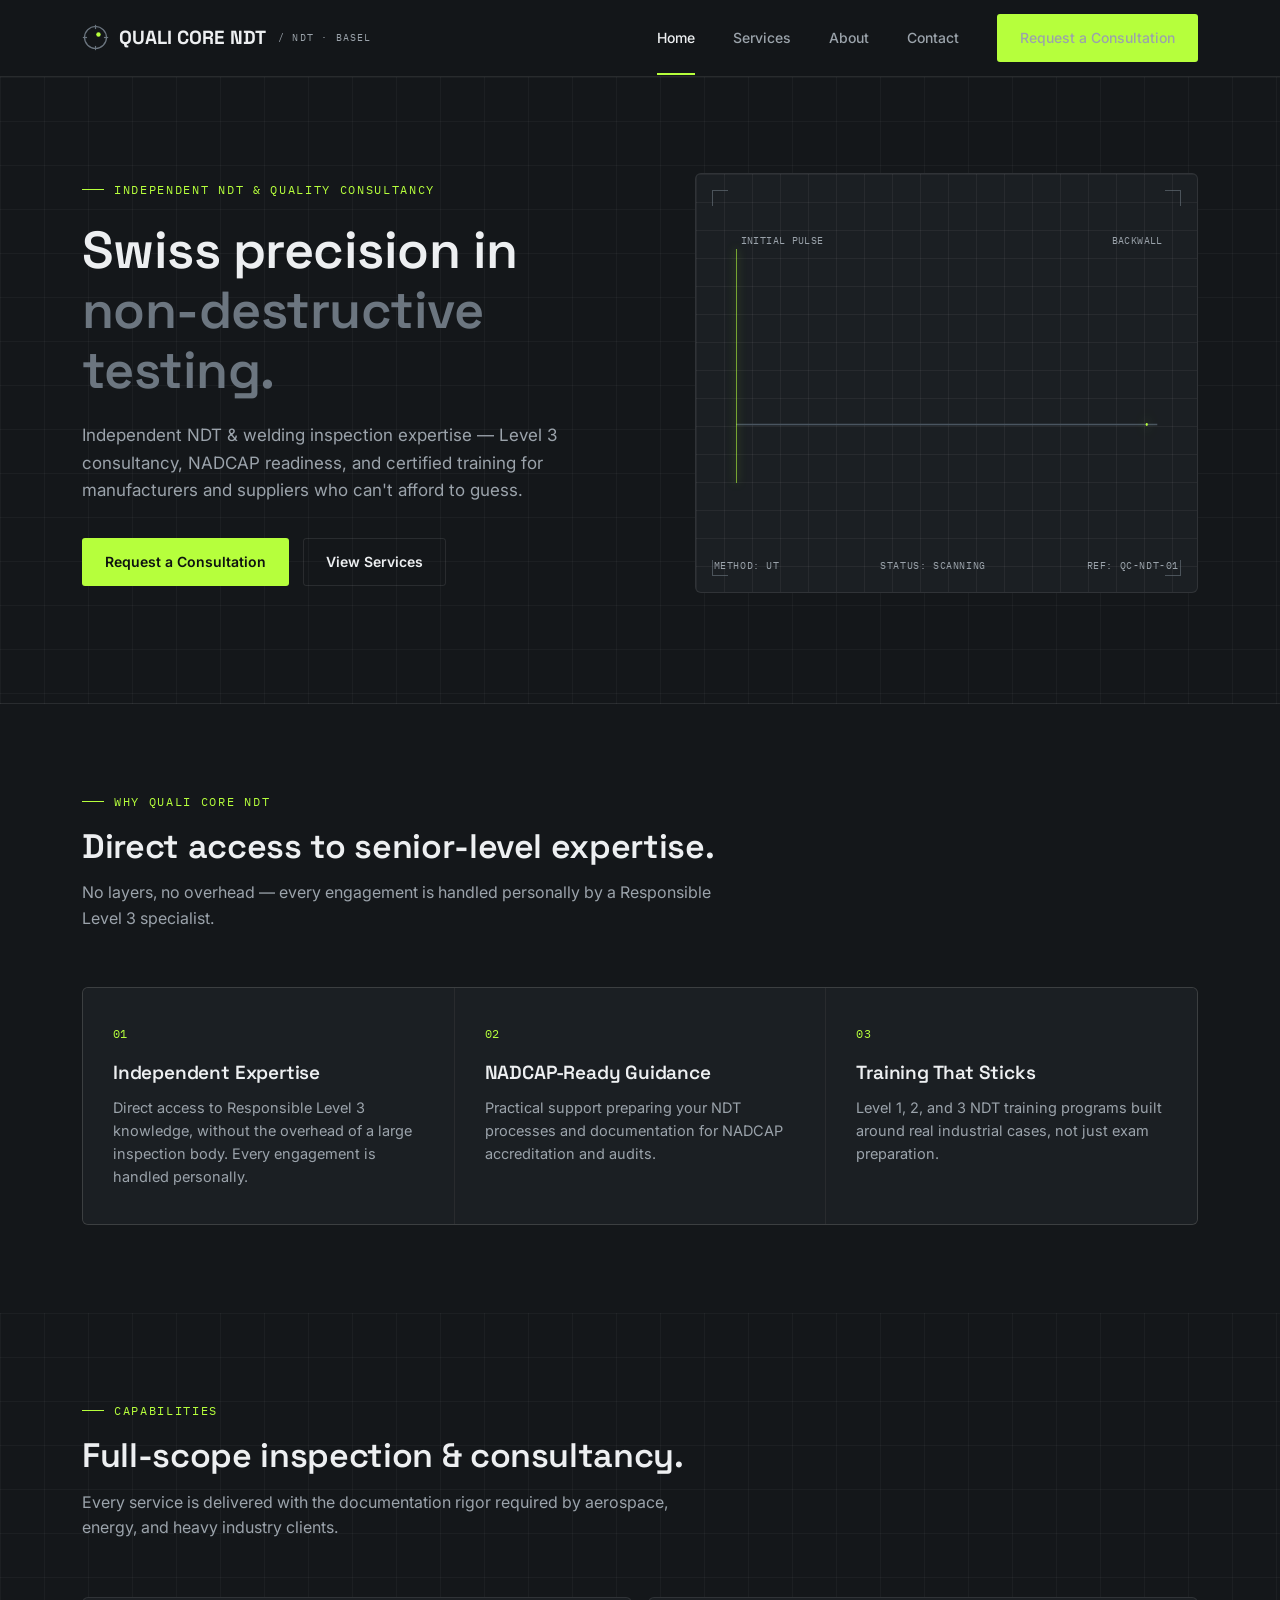
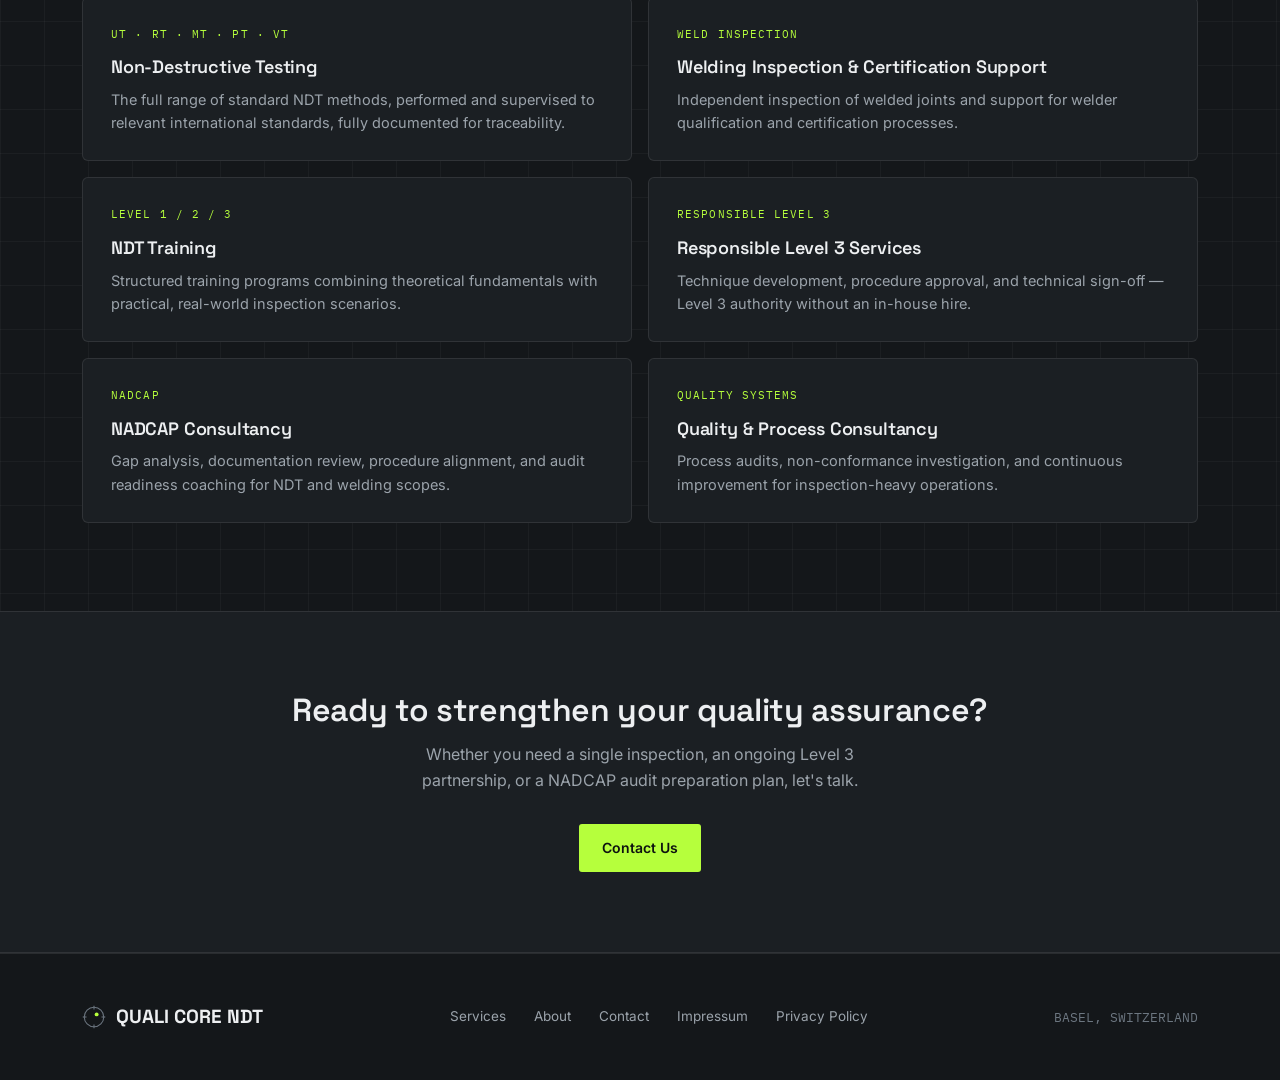
==== index.html @ 936b3a05 "Add files via upload" ====
<!DOCTYPE html>
<html lang="en">
<head>
<meta charset="UTF-8">
<meta name="viewport" content="width=device-width, initial-scale=1.0">
<title>QUALI CORE NDT | Independent NDT, Welding Inspection &amp; Level 3 Consultancy — Basel, Switzerland</title>
<meta name="description" content="Independent NDT inspection, welding certification support, Level 3 consultancy, and NADCAP readiness services based in Basel, Switzerland. Contact Onur Yeter for expert quality assurance.">
<link rel="icon" type="image/svg+xml" href="favicon.svg">
<link rel="stylesheet" href="styles.css">
</head>
<body>

<header class="site-header">
  <div class="wrap">
    <a href="index.html" class="logo"><svg class="logo-mark" viewBox="0 0 32 32" xmlns="http://www.w3.org/2000/svg"><circle cx="16" cy="16" r="13" fill="none" stroke="#6C7680" stroke-width="1.4"/><line x1="16" y1="1" x2="16" y2="6" stroke="#6C7680" stroke-width="1.4"/><line x1="16" y1="26" x2="16" y2="31" stroke="#6C7680" stroke-width="1.4"/><line x1="1" y1="16" x2="6" y2="16" stroke="#6C7680" stroke-width="1.4"/><line x1="26" y1="16" x2="31" y2="16" stroke="#6C7680" stroke-width="1.4"/><circle cx="19.5" cy="12.5" r="2.6" fill="#B6FF3C"/></svg>QUALI CORE NDT<span class="sub">/ NDT · BASEL</span></a>
    <nav class="main-nav">
      <a href="index.html" class="active">Home</a>
      <a href="services.html">Services</a>
      <a href="about.html">About</a>
      <a href="contact.html">Contact</a>
      <a href="contact.html" class="btn btn-primary">Request a Consultation</a>
    </nav>
    <button class="menu-toggle" aria-label="Menu">☰</button>
  </div>
</header>

<section class="hero blueprint">
  <div class="wrap">
    <div>
      <div class="eyebrow">INDEPENDENT NDT &amp; QUALITY CONSULTANCY</div>
      <h1>Swiss precision in<br><span class="line2">non-destructive testing.</span></h1>
      <p class="lede">Independent NDT &amp; welding inspection expertise — Level 3 consultancy, NADCAP readiness, and certified training for manufacturers and suppliers who can't afford to guess.</p>
      <div class="hero-ctas">
        <a href="contact.html" class="btn btn-primary">Request a Consultation</a>
        <a href="services.html" class="btn btn-outline">View Services</a>
      </div>
    </div>
    <div class="scan-panel">
      <div class="grid-bg"></div>
      <div class="corner tl"></div><div class="corner tr"></div>
      <div class="corner bl"></div><div class="corner br"></div>
      <div class="oscilloscope">
        <svg viewBox="0 0 400 160" preserveAspectRatio="none" style="width:100%;height:100%;overflow:visible">
          <line class="baseline" x1="0" y1="120" x2="400" y2="120"/>
          <path class="trace" pathLength="300"
            d="M10,120 L18,120 L23,12 L28,120 L120,120 L195,120 L202,62 L209,120 L340,120 L349,30 L358,120 L390,120"/>
        </svg>
        <div class="sweep-line"></div>
      </div>
      <span class="scan-tag ip mono">INITIAL PULSE</span>
      <span class="scan-tag flaw mono">FLAW ECHO · 0.4mm</span>
      <span class="scan-tag bw mono">BACKWALL</span>
      <div class="readout">
        <span>METHOD: UT</span>
        <span>STATUS: SCANNING</span>
        <span>REF: QC-NDT-01</span>
      </div>
    </div>
  </div>
</section>

<section>
  <div class="wrap">
    <div class="section-head">
      <div class="eyebrow">WHY QUALI CORE NDT</div>
      <h2>Direct access to senior-level expertise.</h2>
      <p>No layers, no overhead — every engagement is handled personally by a Responsible Level 3 specialist.</p>
    </div>
    <div class="features">
      <div class="feature">
        <span class="num mono">01</span>
        <h3>Independent Expertise</h3>
        <p>Direct access to Responsible Level 3 knowledge, without the overhead of a large inspection body. Every engagement is handled personally.</p>
      </div>
      <div class="feature">
        <span class="num mono">02</span>
        <h3>NADCAP-Ready Guidance</h3>
        <p>Practical support preparing your NDT processes and documentation for NADCAP accreditation and audits.</p>
      </div>
      <div class="feature">
        <span class="num mono">03</span>
        <h3>Training That Sticks</h3>
        <p>Level 1, 2, and 3 NDT training programs built around real industrial cases, not just exam preparation.</p>
      </div>
    </div>
  </div>
</section>

<section class="blueprint">
  <div class="wrap">
    <div class="section-head">
      <div class="eyebrow">CAPABILITIES</div>
      <h2>Full-scope inspection &amp; consultancy.</h2>
      <p>Every service is delivered with the documentation rigor required by aerospace, energy, and heavy industry clients.</p>
    </div>
    <div class="services-grid">
      <div class="service-card">
        <span class="code mono">UT · RT · MT · PT · VT</span>
        <h3>Non-Destructive Testing</h3>
        <p>The full range of standard NDT methods, performed and supervised to relevant international standards, fully documented for traceability.</p>
      </div>
      <div class="service-card">
        <span class="code mono">WELD INSPECTION</span>
        <h3>Welding Inspection &amp; Certification Support</h3>
        <p>Independent inspection of welded joints and support for welder qualification and certification processes.</p>
      </div>
      <div class="service-card">
        <span class="code mono">LEVEL 1 / 2 / 3</span>
        <h3>NDT Training</h3>
        <p>Structured training programs combining theoretical fundamentals with practical, real-world inspection scenarios.</p>
      </div>
      <div class="service-card">
        <span class="code mono">RESPONSIBLE LEVEL 3</span>
        <h3>Responsible Level 3 Services</h3>
        <p>Technique development, procedure approval, and technical sign-off — Level 3 authority without an in-house hire.</p>
      </div>
      <div class="service-card">
        <span class="code mono">NADCAP</span>
        <h3>NADCAP Consultancy</h3>
        <p>Gap analysis, documentation review, procedure alignment, and audit readiness coaching for NDT and welding scopes.</p>
      </div>
      <div class="service-card">
        <span class="code mono">QUALITY SYSTEMS</span>
        <h3>Quality &amp; Process Consultancy</h3>
        <p>Process audits, non-conformance investigation, and continuous improvement for inspection-heavy operations.</p>
      </div>
    </div>
  </div>
</section>

<section class="cta-band">
  <div class="wrap">
    <h2>Ready to strengthen your quality assurance?</h2>
    <p>Whether you need a single inspection, an ongoing Level 3 partnership, or a NADCAP audit preparation plan, let's talk.</p>
    <a href="contact.html" class="btn btn-primary">Contact Us</a>
  </div>
</section>

<footer>
  <div class="wrap">
    <div class="logo"><svg class="logo-mark" viewBox="0 0 32 32" xmlns="http://www.w3.org/2000/svg"><circle cx="16" cy="16" r="13" fill="none" stroke="#6C7680" stroke-width="1.4"/><line x1="16" y1="1" x2="16" y2="6" stroke="#6C7680" stroke-width="1.4"/><line x1="16" y1="26" x2="16" y2="31" stroke="#6C7680" stroke-width="1.4"/><line x1="1" y1="16" x2="6" y2="16" stroke="#6C7680" stroke-width="1.4"/><line x1="26" y1="16" x2="31" y2="16" stroke="#6C7680" stroke-width="1.4"/><circle cx="19.5" cy="12.5" r="2.6" fill="#B6FF3C"/></svg>QUALI CORE NDT</div>
    <div class="foot-links">
      <a href="services.html">Services</a>
      <a href="about.html">About</a>
      <a href="contact.html">Contact</a>
      <a href="impressum.html">Impressum</a>
      <a href="privacy-policy.html">Privacy Policy</a>
    </div>
    <div class="copy">BASEL, SWITZERLAND</div>
  </div>
</footer>

<script src="script.js"></script>
</body>
</html>
---- styles.css ----
@import url('https://fonts.googleapis.com/css2?family=Space+Grotesk:wght@500;600;700&family=Inter:wght@400;500;600&family=IBM+Plex+Mono:wght@400;500&display=swap');

:root{
  --bg: #14171A;
  --bg-panel: #1B1F23;
  --bg-panel-alt: #23282D;
  --steel: #4A5560;
  --steel-light: #6C7680;
  --text: #EDEFF1;
  --text-muted: #9BA3AB;
  --accent: #B6FF3C;
  --accent-dim: rgba(182,255,60,0.14);
  --swiss: #D8443C;
  --border: rgba(255,255,255,0.09);
  --max: 1180px;
}

*{box-sizing:border-box;margin:0;padding:0}
html{scroll-behavior:smooth}
body{
  background:var(--bg);
  color:var(--text);
  font-family:'Inter',sans-serif;
  font-size:16px;
  line-height:1.6;
  -webkit-font-smoothing:antialiased;
}
h1,h2,h3,h4{
  font-family:'Space Grotesk',sans-serif;
  font-weight:600;
  letter-spacing:-0.01em;
  line-height:1.15;
}
a{color:inherit;text-decoration:none}
img{max-width:100%;display:block}
.mono{
  font-family:'IBM Plex Mono',monospace;
  letter-spacing:0.04em;
}
.wrap{max-width:var(--max);margin:0 auto;padding:0 32px}

/* ---------- Blueprint texture ---------- */
.blueprint{
  background-image:
    linear-gradient(rgba(255,255,255,0.035) 1px, transparent 1px),
    linear-gradient(90deg, rgba(255,255,255,0.035) 1px, transparent 1px);
  background-size:44px 44px;
}

/* ---------- Header ---------- */
.site-header{
  position:sticky;top:0;z-index:100;
  background:rgba(20,23,26,0.88);
  backdrop-filter:blur(10px);
  border-bottom:1px solid var(--border);
}
.site-header .wrap{
  display:flex;align-items:center;justify-content:space-between;
  height:76px;
}
.logo{
  font-family:'Space Grotesk',sans-serif;
  font-weight:700;
  font-size:19px;
  display:flex;align-items:center;gap:10px;
}
.logo .dot{
  width:8px;height:8px;border-radius:50%;
  background:var(--accent);
  box-shadow:0 0 10px var(--accent);
}
.logo-mark{
  width:27px;height:27px;flex-shrink:0;
}
footer .logo .logo-mark{width:24px;height:24px}
.logo .sub{
  font-family:'IBM Plex Mono',monospace;
  font-size:10px;
  color:var(--text-muted);
  font-weight:400;
  letter-spacing:0.12em;
  margin-left:2px;
}
nav.main-nav{display:flex;align-items:center;gap:38px}
nav.main-nav a{
  font-size:14px;font-weight:500;color:var(--text-muted);
  transition:color .2s;
  position:relative;
}
nav.main-nav a:hover, nav.main-nav a.active{color:var(--text)}
nav.main-nav a.active::after{
  content:'';position:absolute;left:0;right:0;bottom:-26px;height:2px;background:var(--accent);
}
.btn{
  display:inline-flex;align-items:center;gap:8px;
  padding:12px 22px;
  font-size:14px;font-weight:600;
  border-radius:3px;
  border:1px solid transparent;
  cursor:pointer;
  transition:all .2s;
}
.btn-primary{
  background:var(--accent);
  color:#0E1310;
}
.btn-primary:hover{background:#c9ff6a}
.btn-outline{
  border-color:var(--border);
  color:var(--text);
}
.btn-outline:hover{border-color:var(--steel-light)}
.menu-toggle{display:none;background:none;border:0;color:var(--text);font-size:24px;cursor:pointer}

/* ---------- Hero ---------- */
.hero{
  position:relative;
  padding:96px 0 110px;
  overflow:hidden;
  border-bottom:1px solid var(--border);
}
.hero .wrap{
  display:grid;
  grid-template-columns:1.05fr 0.95fr;
  gap:56px;
  align-items:center;
}
.eyebrow{
  font-family:'IBM Plex Mono',monospace;
  font-size:12px;
  color:var(--accent);
  letter-spacing:0.14em;
  display:flex;align-items:center;gap:10px;
  margin-bottom:22px;
}
.eyebrow::before{content:'';width:22px;height:1px;background:var(--accent)}
.hero h1{
  font-size:52px;
  margin-bottom:22px;
}
.hero h1 .line2{color:var(--steel-light)}
.hero p.lede{
  font-size:17px;
  color:var(--text-muted);
  max-width:520px;
  margin-bottom:34px;
}
.hero-ctas{display:flex;gap:14px;flex-wrap:wrap}

/* Scan visual */
.scan-panel{
  position:relative;
  background:var(--bg-panel);
  border:1px solid var(--border);
  border-radius:6px;
  height:420px;
  overflow:hidden;
}
.scan-panel .grid-bg{
  position:absolute;inset:0;
  background-image:
    linear-gradient(rgba(255,255,255,0.05) 1px, transparent 1px),
    linear-gradient(90deg, rgba(255,255,255,0.05) 1px, transparent 1px);
  background-size:28px 28px;
}
.oscilloscope{
  position:absolute;left:8%;right:8%;top:18%;bottom:26%;
}
.oscilloscope .baseline{
  stroke:var(--steel);
  stroke-width:1;
}
.oscilloscope .trace{
  fill:none;
  stroke:var(--accent);
  stroke-width:2;
  stroke-linejoin:round;
  stroke-linecap:round;
  filter:drop-shadow(0 0 5px var(--accent));
  stroke-dasharray:300;
  stroke-dashoffset:300;
  animation:reveal-trace 3.4s ease-in-out infinite;
}
.sweep-line{
  position:absolute;top:0;bottom:0;left:0;width:1px;
  background:rgba(182,255,60,0.6);
  box-shadow:0 0 8px rgba(182,255,60,0.5);
  animation:sweep-x 3.4s ease-in-out infinite;
}
.scan-tag{
  position:absolute;
  font-family:'IBM Plex Mono',monospace;
  font-size:9.5px;
  color:var(--text-muted);
  letter-spacing:0.04em;
  white-space:nowrap;
}
.scan-tag.ip{left:9%;top:14%}
.scan-tag.flaw{left:47%;top:14%;color:var(--accent);opacity:0;animation:label-in 3.4s ease-in-out infinite}
.scan-tag.bw{left:83%;top:14%}
.scan-panel .corner{
  position:absolute;width:16px;height:16px;
  border:1px solid var(--steel-light);
  opacity:0.6;
}
.corner.tl{top:16px;left:16px;border-right:0;border-bottom:0}
.corner.tr{top:16px;right:16px;border-left:0;border-bottom:0}
.corner.bl{bottom:16px;left:16px;border-right:0;border-top:0}
.corner.br{bottom:16px;right:16px;border-left:0;border-top:0}
.scan-panel .readout{
  position:absolute;bottom:18px;left:18px;right:18px;
  display:flex;justify-content:space-between;
  font-family:'IBM Plex Mono',monospace;
  font-size:10px;
  color:var(--text-muted);
  letter-spacing:0.06em;
}

@keyframes reveal-trace{
  0%,8%{stroke-dashoffset:300}
  60%,90%{stroke-dashoffset:0}
  100%{stroke-dashoffset:0}
}
@keyframes sweep-x{
  0%,8%{transform:translateX(0)}
  60%,90%{transform:translateX(100%)}
  100%{transform:translateX(100%)}
}
@keyframes label-in{
  0%,45%{opacity:0}
  62%,90%{opacity:1}
  100%{opacity:0}
}
@media (prefers-reduced-motion: reduce){
  .oscilloscope .trace, .sweep-line, .scan-tag.flaw{animation:none !important}
  .oscilloscope .trace{stroke-dashoffset:0}
  .sweep-line{opacity:0}
  .scan-tag.flaw{opacity:1}
}

/* ---------- Sections generic ---------- */
section{padding:88px 0}
.section-head{max-width:640px;margin-bottom:56px}
.section-head .eyebrow{margin-bottom:16px}
.section-head h2{font-size:34px;margin-bottom:14px}
.section-head p{color:var(--text-muted);font-size:16px}

/* Feature blocks */
.features{
  display:grid;grid-template-columns:repeat(3,1fr);gap:1px;
  background:var(--border);
  border:1px solid var(--border);
  border-radius:6px;
  overflow:hidden;
}
.feature{
  background:var(--bg-panel);
  padding:36px 30px;
}
.feature .num{
  font-family:'IBM Plex Mono',monospace;
  font-size:12px;color:var(--accent);
  margin-bottom:18px;display:block;
}
.feature h3{font-size:19px;margin-bottom:12px}
.feature p{color:var(--text-muted);font-size:14.5px}

/* Services grid (teaser + full) */
.services-grid{
  display:grid;grid-template-columns:repeat(2,1fr);gap:16px;
}
.service-card{
  background:var(--bg-panel);
  border:1px solid var(--border);
  border-radius:6px;
  padding:28px 28px 26px;
  transition:border-color .2s;
}
.service-card:hover{border-color:var(--steel)}
.service-card .code{
  font-family:'IBM Plex Mono',monospace;
  font-size:11px;
  color:var(--accent);
  letter-spacing:0.1em;
  display:block;
  margin-bottom:14px;
}
.service-card h3{font-size:18px;margin-bottom:10px}
.service-card p{color:var(--text-muted);font-size:14.5px}
.service-card ul{
  margin-top:14px;
  list-style:none;
}
.service-card ul li{
  font-size:13.5px;
  color:var(--text-muted);
  padding-left:18px;
  position:relative;
  margin-bottom:6px;
}
.service-card ul li::before{
  content:'';
  position:absolute;left:0;top:7px;
  width:7px;height:7px;
  border:1px solid var(--accent);
  transform:rotate(45deg);
}

/* CTA band */
.cta-band{
  background:var(--bg-panel);
  border-top:1px solid var(--border);
  border-bottom:1px solid var(--border);
  text-align:center;
  padding:80px 0;
}
.cta-band h2{font-size:32px;margin-bottom:14px}
.cta-band p{color:var(--text-muted);max-width:480px;margin:0 auto 30px}

/* Footer */
footer{padding:48px 0;border-top:1px solid var(--border)}
footer .wrap{
  display:flex;justify-content:space-between;align-items:center;flex-wrap:wrap;gap:16px;
}
footer .foot-links{display:flex;gap:28px}
footer a{color:var(--text-muted);font-size:13.5px}
footer a:hover{color:var(--text)}
footer .copy{font-size:12.5px;color:var(--steel-light);font-family:'IBM Plex Mono',monospace}

/* Page hero (inner pages) */
.page-hero{
  padding:70px 0 56px;
  border-bottom:1px solid var(--border);
}
.page-hero h1{font-size:42px;margin-bottom:14px}
.page-hero p{color:var(--text-muted);font-size:16px;max-width:560px}

/* About */
.about-grid{
  display:grid;grid-template-columns:1.3fr 1fr;gap:56px;
  align-items:start;
}
.about-grid p{color:var(--text-muted);margin-bottom:18px;font-size:15.5px}
.credentials{
  background:var(--bg-panel);
  border:1px solid var(--border);
  border-radius:6px;
  padding:28px;
}
.credentials h3{
  font-family:'IBM Plex Mono',monospace;
  font-size:12px;
  letter-spacing:0.1em;
  color:var(--accent);
  margin-bottom:18px;
  text-transform:uppercase;
}
.credentials ul{list-style:none}
.credentials li{
  padding:12px 0;
  border-top:1px solid var(--border);
  font-size:14px;
  color:var(--text-muted);
}
.credentials li:first-child{border-top:0}

/* Contact */
.contact-grid{
  display:grid;grid-template-columns:0.85fr 1.15fr;gap:56px;
}
.contact-info .item{margin-bottom:26px}
.contact-info .item .label{
  font-family:'IBM Plex Mono',monospace;
  font-size:11px;color:var(--accent);
  letter-spacing:0.1em;display:block;margin-bottom:6px;
}
.contact-info .item .value{font-size:15.5px}
form.inquiry{
  background:var(--bg-panel);
  border:1px solid var(--border);
  border-radius:6px;
  padding:32px;
}
.form-row{display:grid;grid-template-columns:1fr 1fr;gap:16px;margin-bottom:16px}
.field{margin-bottom:16px}
.field label{
  display:block;font-size:12.5px;color:var(--text-muted);margin-bottom:7px;
  font-family:'IBM Plex Mono',monospace;letter-spacing:0.04em;
}
.field input, .field select, .field textarea{
  width:100%;
  background:var(--bg);
  border:1px solid var(--border);
  border-radius:4px;
  padding:12px 14px;
  color:var(--text);
  font-family:'Inter',sans-serif;
  font-size:14.5px;
}
.field input:focus, .field select:focus, .field textarea:focus{
  outline:none;border-color:var(--accent);
}
.field textarea{resize:vertical;min-height:110px}
.form-note{
  font-size:12.5px;color:var(--steel-light);margin-top:10px;
}

/* Responsive */
@media (max-width:900px){
  nav.main-nav{
    position:fixed;top:76px;left:0;right:0;bottom:0;
    background:var(--bg);
    flex-direction:column;
    padding:32px;
    gap:26px;
    align-items:flex-start;
    display:none;
    border-top:1px solid var(--border);
  }
  nav.main-nav.open{display:flex}
  .menu-toggle{display:block}
  .hero .wrap{grid-template-columns:1fr}
  .hero h1{font-size:38px}
  .scan-panel{height:280px}
  .features{grid-template-columns:1fr}
  .services-grid{grid-template-columns:1fr}
  .about-grid{grid-template-columns:1fr}
  .contact-grid{grid-template-columns:1fr}
  .form-row{grid-template-columns:1fr}
  .wrap{padding:0 20px}
  section{padding:60px 0}
}
/* Mobil Menü - Kesin Katman ve Arka Plan Düzeltmesi */
@media (max-width: 900px) {
  .site-header {
    background: #14171A !important; /* Başlığın arkasını tam siyah yapar */
    z-index: 99999 !important; /* En üst katmana alır */
    backdrop-filter: none !important; /* Şeffaflık yaratan cam efektini kapatır */
  }
  
  .menu-toggle {
    display: block !important;
    color: #B6FF3C !important; 
    z-index: 100000 !important;
  }

  nav.main-nav.open {
    display: flex !important;
    position: fixed !important;
    top: 76px;
    left: 0;
    right: 0;
    bottom: 0;
    height: 100vh !important;
    background-color: #14171A !important; /* Alttaki yazıları %100 örter */
    flex-direction: column;
    padding: 40px;
    z-index: 99998 !important;
  }
  
  nav.main-nav.open a {
    color: #FFFFFF !important;
    font-size: 20px !important;
    margin-bottom: 24px;
  }
}
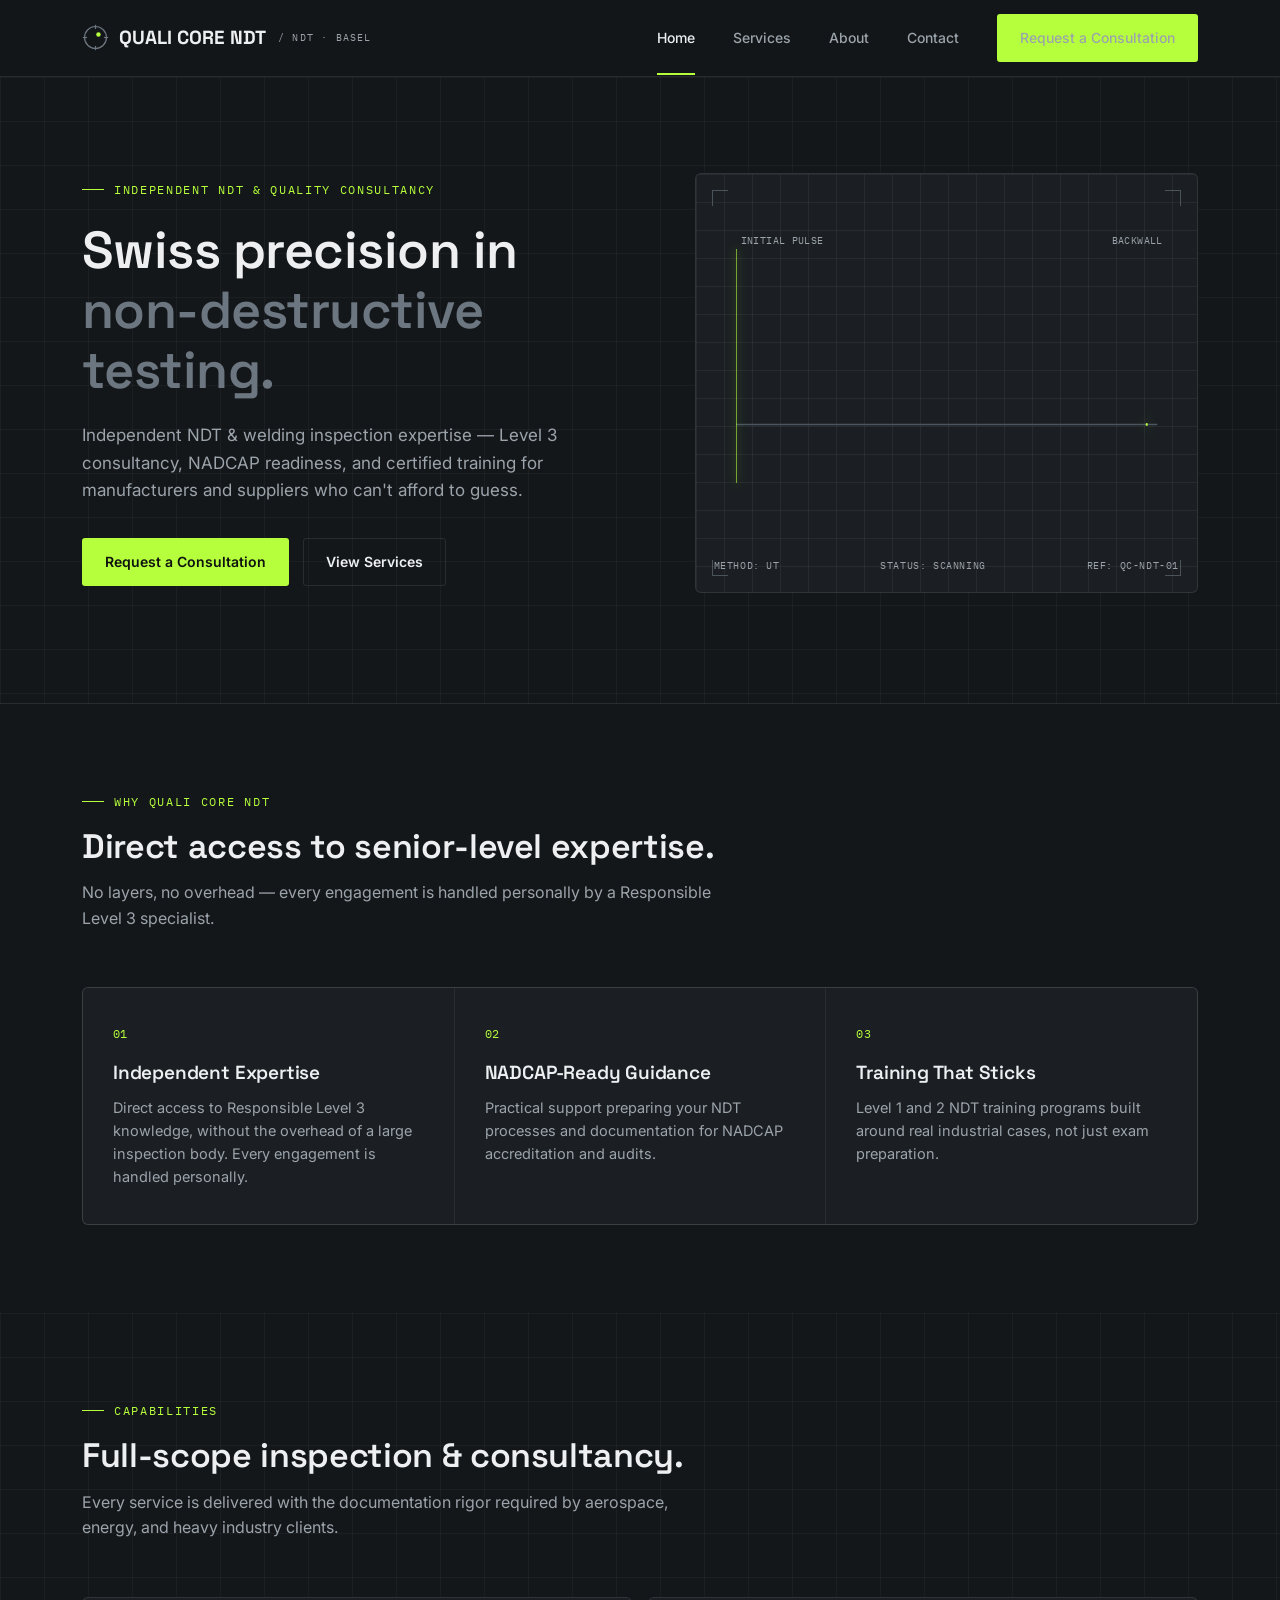
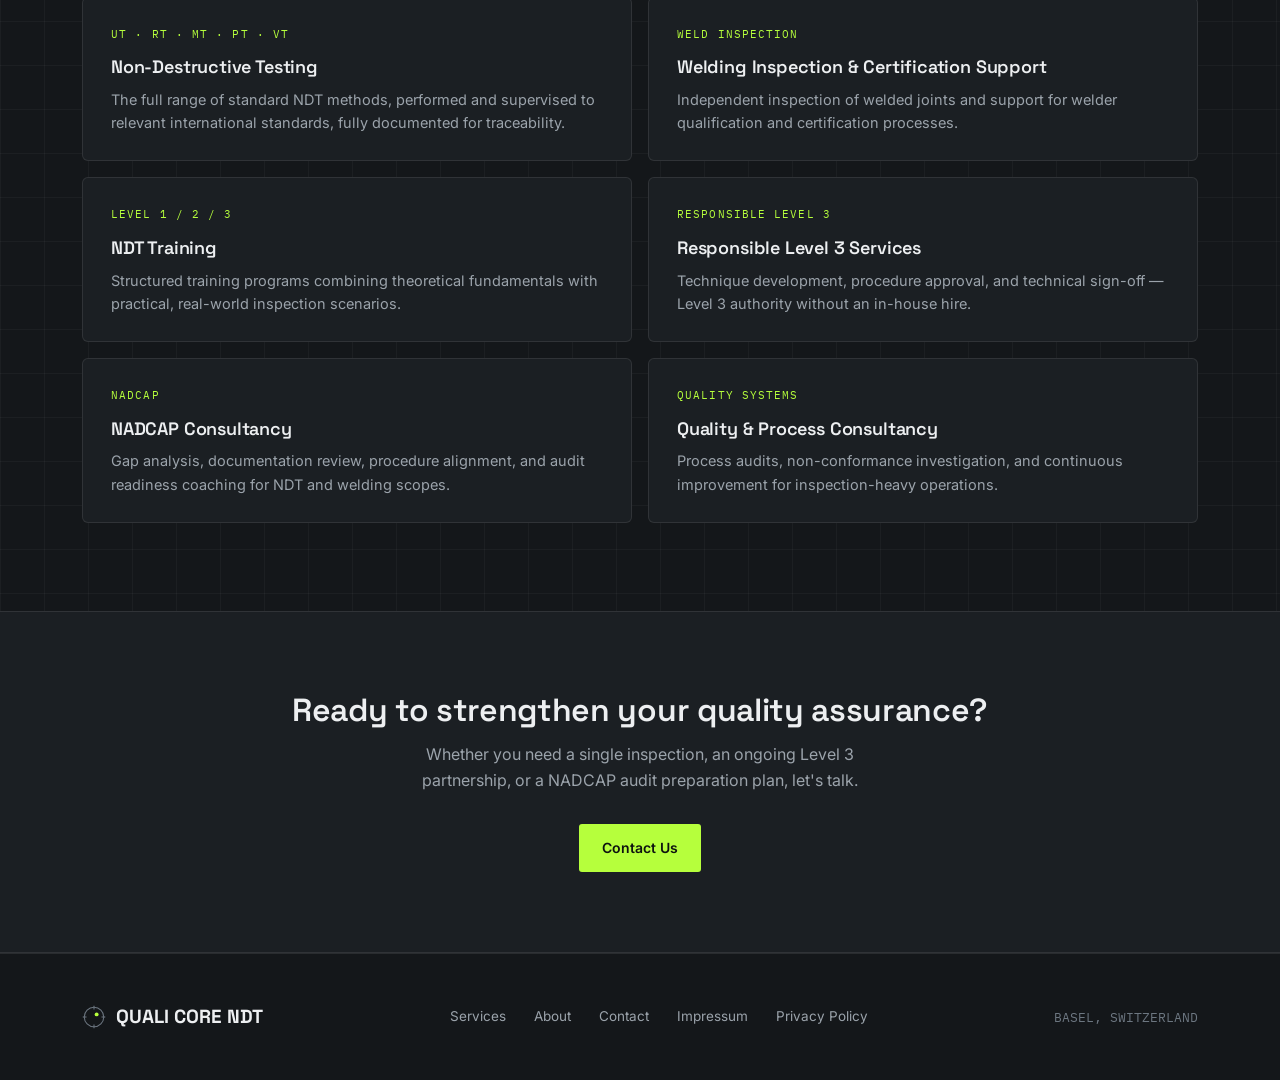
==== commit 30e36219: "Update index.html" ====
--- a/index.html
+++ b/index.html
@@ -80,7 +80,7 @@
       <div class="feature">
         <span class="num mono">03</span>
         <h3>Training That Sticks</h3>
-        <p>Level 1, 2, and 3 NDT training programs built around real industrial cases, not just exam preparation.</p>
+        <p>Level 1 and 2 NDT training programs built around real industrial cases, not just exam preparation.</p>
       </div>
     </div>
   </div>
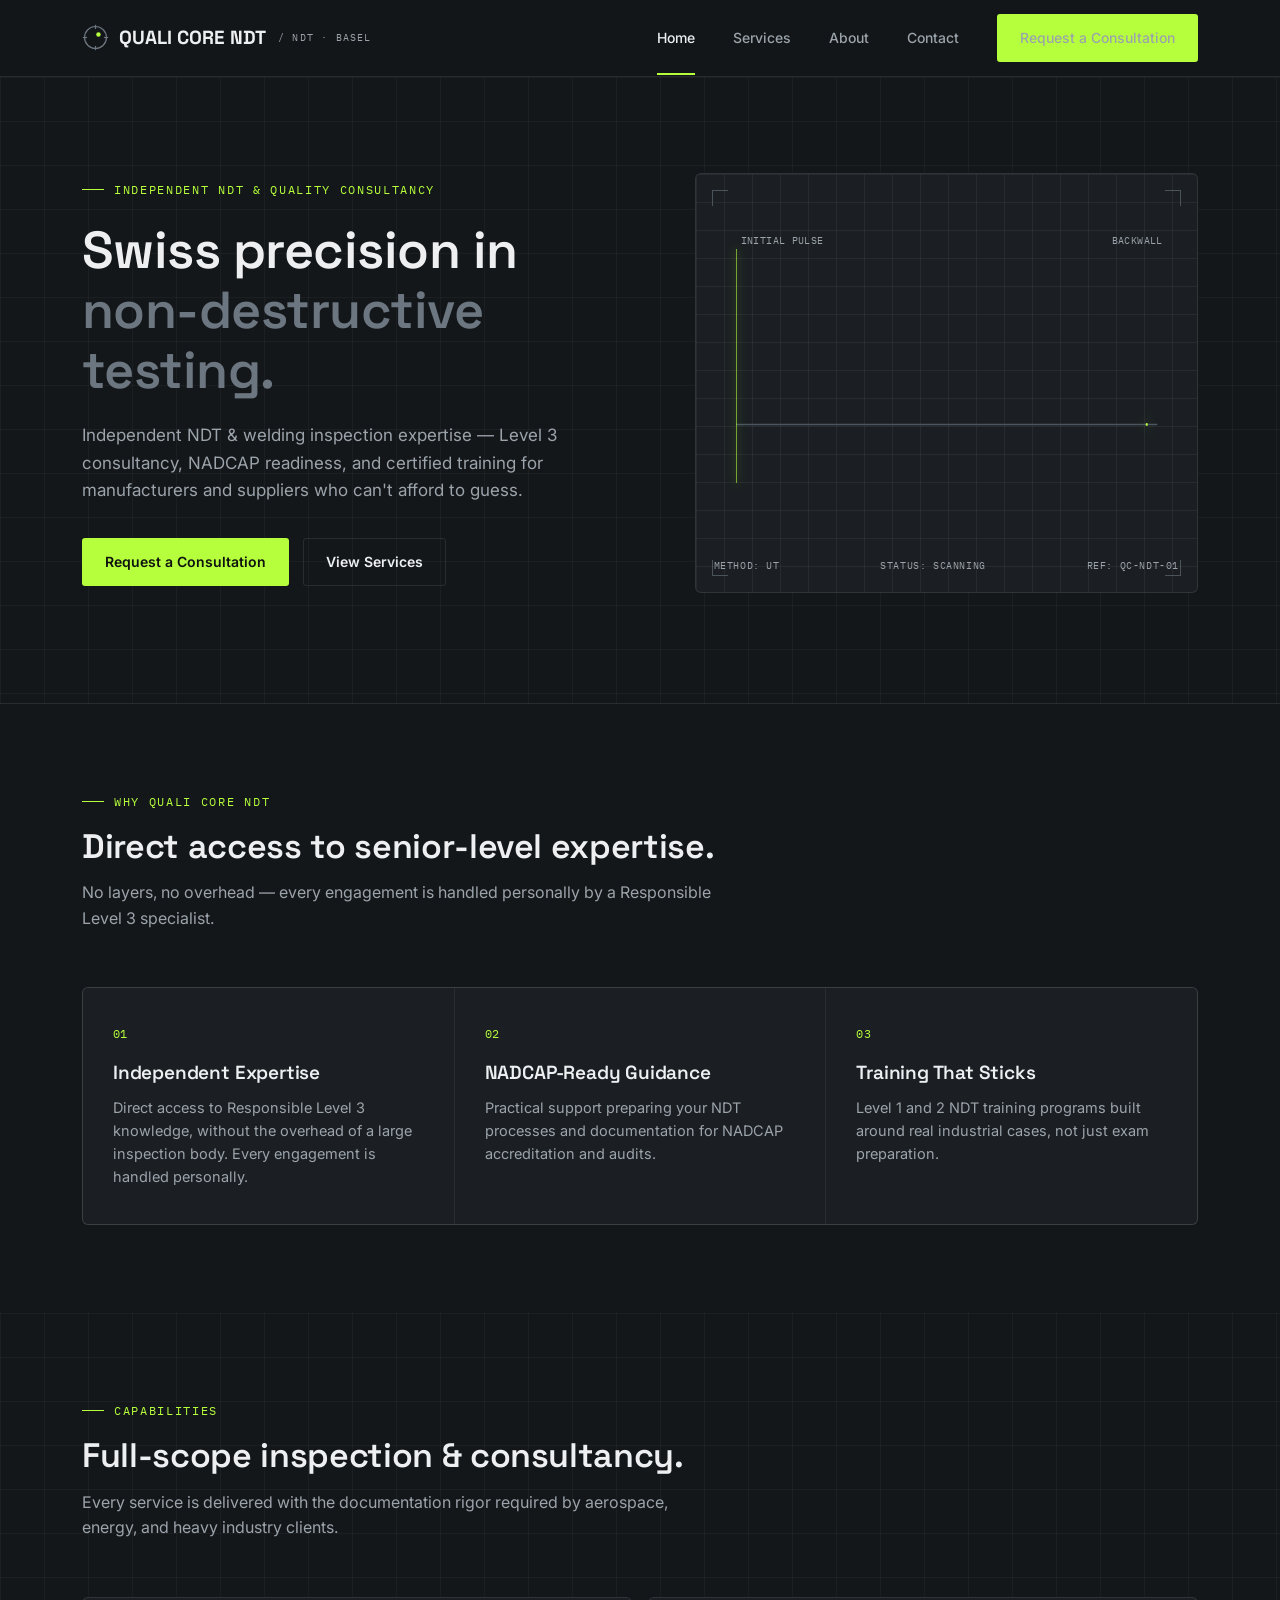
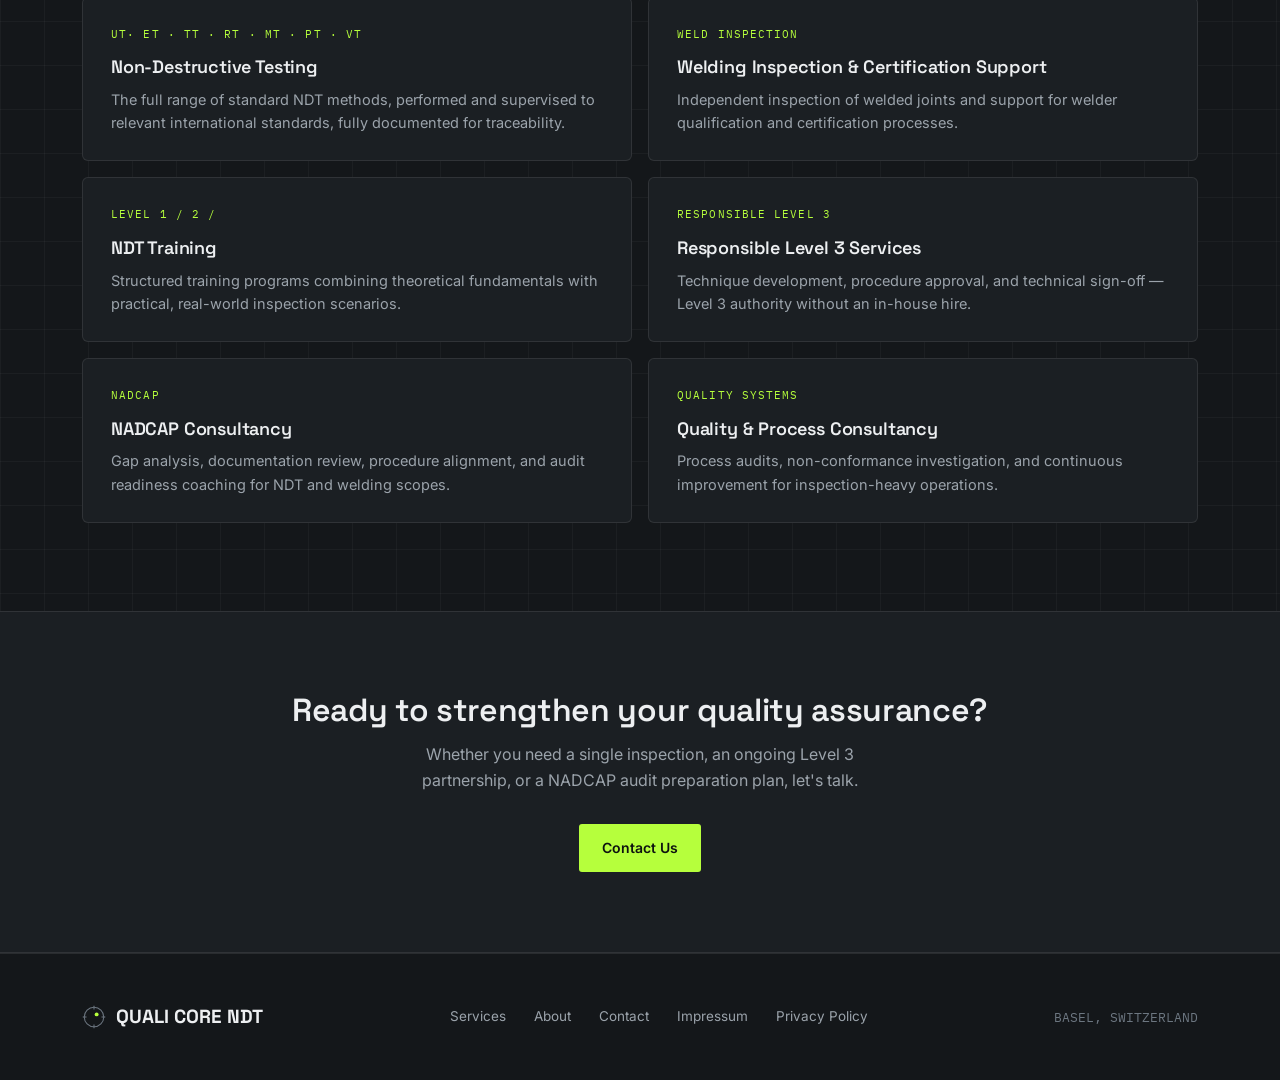
==== commit 42379c44: "Update index.html" ====
--- a/index.html
+++ b/index.html
@@ -95,7 +95,7 @@
     </div>
     <div class="services-grid">
       <div class="service-card">
-        <span class="code mono">UT · RT · MT · PT · VT</span>
+        <span class="code mono">UT· ET · TT · RT · MT · PT · VT</span>
         <h3>Non-Destructive Testing</h3>
         <p>The full range of standard NDT methods, performed and supervised to relevant international standards, fully documented for traceability.</p>
       </div>
@@ -105,7 +105,7 @@
         <p>Independent inspection of welded joints and support for welder qualification and certification processes.</p>
       </div>
       <div class="service-card">
-        <span class="code mono">LEVEL 1 / 2 / 3</span>
+        <span class="code mono">LEVEL 1 / 2 / </span>
         <h3>NDT Training</h3>
         <p>Structured training programs combining theoretical fundamentals with practical, real-world inspection scenarios.</p>
       </div>
